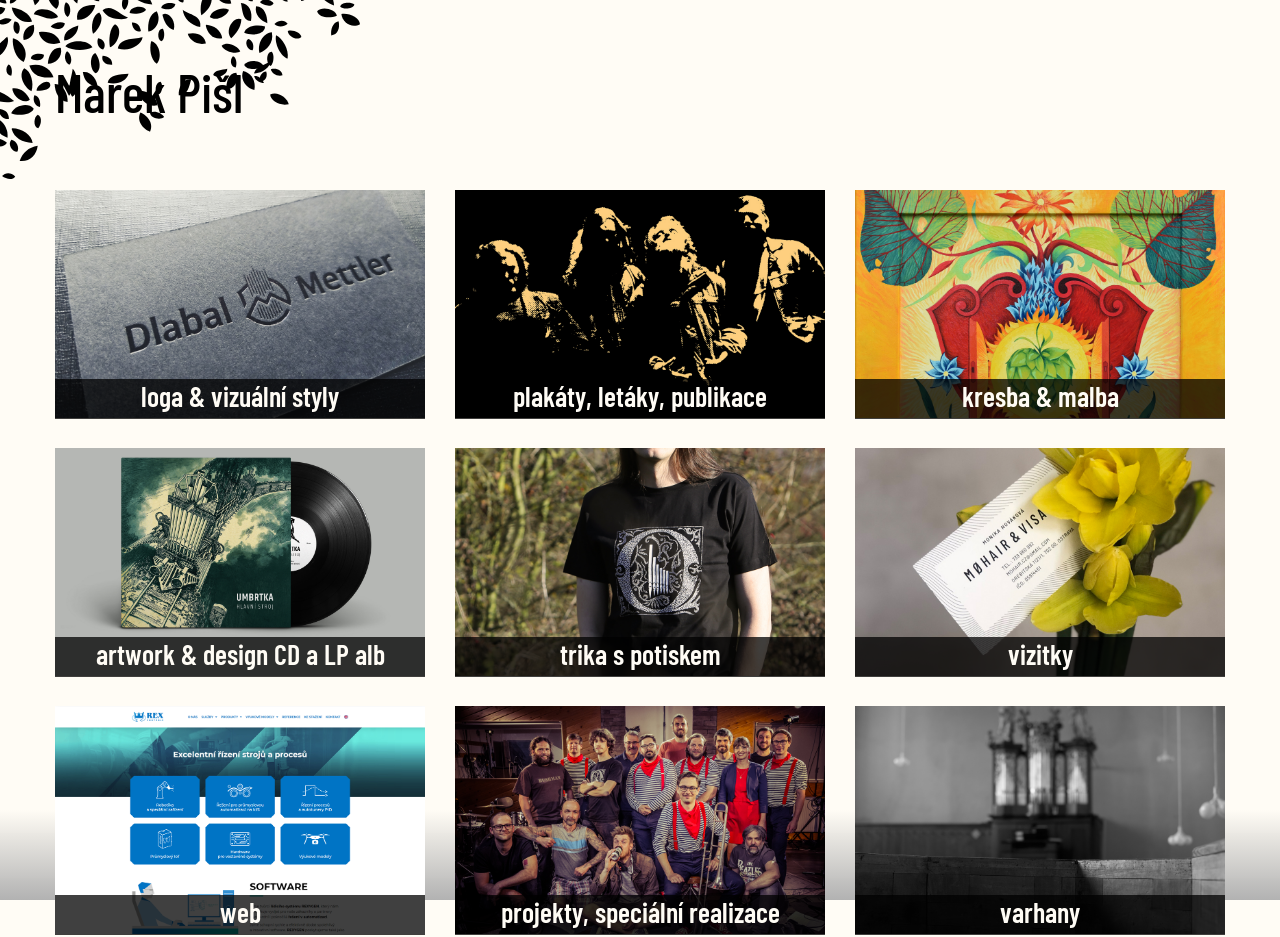
==== marekpisl/index.html @ f1ed4c3a "Bezier fade-in of the flowers in navbar." ====
<!DOCTYPE html>
<html lang="en">
    <head>
        <meta charset="UTF-8" />
        <meta http-equiv="X-UA-Compatible" content="IE=edge" />
        <meta name="viewport" content="width=device-width, initial-scale=1.0" />
        <link rel="preconnect" href="https://fonts.googleapis.com" />
        <link rel="preconnect" href="https://fonts.gstatic.com" crossorigin />
        <link
            href="https://fonts.googleapis.com/css2?family=Barlow+Condensed:wght@400;500;600&display=swap"
            rel="stylesheet"
        />

        <link rel="stylesheet" href="style.css" />
        <title>Marek Pišl</title>
    </head>
    <body>
        <div id="flowers"><img src="img/svg/listy.svg" alt="" /></div>
        <div id="navbar">Marek Pišl <img src="img/svg/listy_2.svg" alt="" /></div>
        <div id="tiles">
            <div class="tile" id="visual_styles">
                <img src="img/tiles/tiles 1/loga_vizualni_styly_1.jpg" alt="" />
                <div class="title">loga & vizuální styly</div>
            </div>
            <div class="tile" id="posters">
                <img src="img/tiles/tiles 1/plakaty_letaky_publikace_1.jpg" alt="" />
                <div class="title">plakáty, letáky, publikace</div>
            </div>
            <div class="tile" id="painting">
                <img src="img/tiles/tiles 1/kresba_malba_1.jpg" alt="" />
                <div class="title">kresba & malba</div>
            </div>
            <div class="tile" id="artwork">
                <img src="img/tiles/tiles 1/artwork_design_CD_LP_1.jpg" alt="" />
                <div class="title">artwork & design CD a LP alb</div>
            </div>
            <div class="tile" id="shirts">
                <img src="img/tiles/tiles 1/trika_s_potiskem_1.jpg" alt="" />
                <div class="title">trika s potiskem</div>
            </div>
            <div class="tile" id="businesscards">
                <img src="img/tiles/tiles 1/vizitky.jpg" alt="" />
                <div class="title">vizitky</div>
            </div>
            <div class="tile" id="web">
                <img src="img/tiles/tiles 1/web_1.png" alt="" />
                <div class="title">web</div>
            </div>
            <div class="tile" id="projects">
                <img src="img/tiles/tiles 1/projekty_specialni_realizace_1.jpg" alt="" />
                <div class="title">projekty, speciální realizace</div>
            </div>
            <div class="tile" id="organs">
                <img src="img/tiles/tiles 1/varhany_1.jpg" alt="" />
                <div class="title">varhany</div>
            </div>
        </div>
    </body>
</html>
---- marekpisl/style.css ----
html {
    height: 100%;
}

body {
    background: linear-gradient(#fffcf5 90%, rgba(0, 0, 0, 0.3));
    margin: 0;
    padding: 0;
    font-family: "Barlow Condensed", sans-serif;
    overflow: hidden;
}

#flowers {
    position: absolute;
    width: 375px;
    left: 0;
    top: 0;
}

#navbar {
    font-size: 40pt;
    font-weight: 500;
    position: relative;
    margin: 0 auto;
    top: 60px;
    bottom: 60px;
    width: 1170px;
    height: 70px;
}

@keyframes fadein {
    from {
        opacity: 0;
    }
    to {
        opacity: 1;
    }
}

#navbar img {
    position: relative;
    bottom: 30px;
    animation: 2s cubic-bezier(0, 0, 1, -0.5) 0s 1 fadein;
}

#tiles {
    position: relative;
    margin: 0 auto;
    display: grid;
    grid-template-columns: repeat(3, 1fr);
    gap: 30px;
    top: 120px;
    width: 1170px;
    height: 744px;
}

.tile {
    width: 370px;
    height: 228px;
}

#tiles img {
    max-width: 100%;
    max-height: 100%;
}

.title {
    background-color: rgba(0, 0, 0, 0.75);
    height: 40px;
    font-size: 21pt;
    font-weight: 600;
    color: #fffcf5;
    text-align: center;
    position: relative;
    bottom: 42px;
}
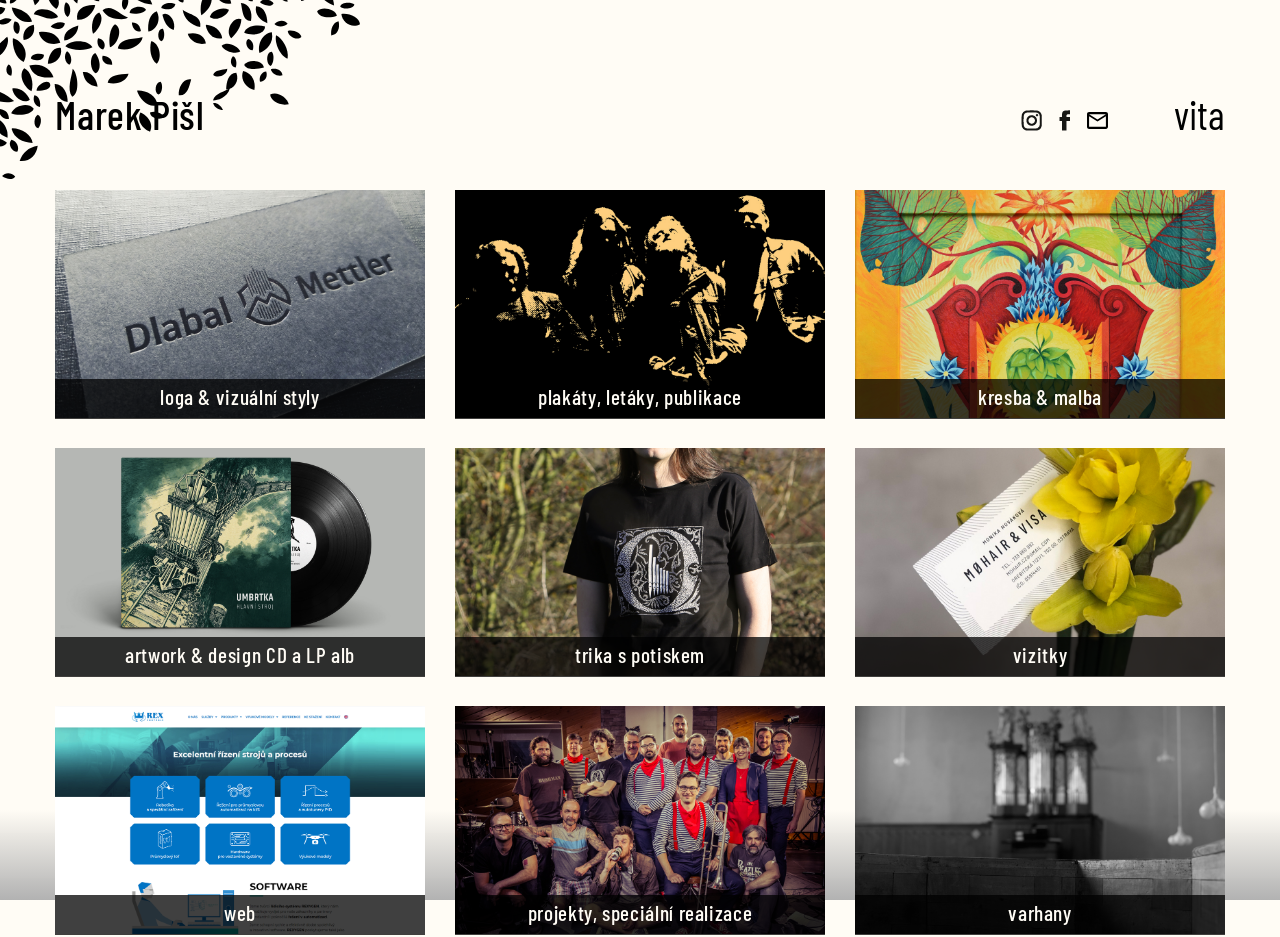
==== commit 62a5ad01: "Navbar finished, font sizes and other shit" ====
--- a/marekpisl/index.html
+++ b/marekpisl/index.html
@@ -16,43 +16,50 @@
     </head>
     <body>
         <div id="flowers"><img src="img/svg/listy.svg" alt="" /></div>
-        <div id="navbar">Marek Pišl <img src="img/svg/listy_2.svg" alt="" /></div>
+        <div id="navbar">
+            <span>Marek Pišl</span>
+            <img src="img/svg/listy_2.svg" alt="" />
+            <img src="img/svg/instagram.png" alt="" />
+            <img src="img/svg/facebook.png" alt="" />
+            <img src="img/svg/mail.svg" alt="" />
+            <span>vita</span>
+        </div>
         <div id="tiles">
             <div class="tile" id="visual_styles">
                 <img src="img/tiles/tiles 1/loga_vizualni_styly_1.jpg" alt="" />
-                <div class="title">loga & vizuální styly</div>
+                <div class="title"><span>loga & vizuální styly</span></div>
             </div>
             <div class="tile" id="posters">
                 <img src="img/tiles/tiles 1/plakaty_letaky_publikace_1.jpg" alt="" />
-                <div class="title">plakáty, letáky, publikace</div>
+                <div class="title"><span>plakáty, letáky, publikace</span></div>
             </div>
             <div class="tile" id="painting">
                 <img src="img/tiles/tiles 1/kresba_malba_1.jpg" alt="" />
-                <div class="title">kresba & malba</div>
+                <div class="title"><span>kresba & malba</span></div>
             </div>
             <div class="tile" id="artwork">
                 <img src="img/tiles/tiles 1/artwork_design_CD_LP_1.jpg" alt="" />
-                <div class="title">artwork & design CD a LP alb</div>
+                <div class="title"><span>artwork & design CD a LP alb</span></div>
             </div>
             <div class="tile" id="shirts">
                 <img src="img/tiles/tiles 1/trika_s_potiskem_1.jpg" alt="" />
-                <div class="title">trika s potiskem</div>
+                <div class="title"><span>trika s potiskem</span></div>
             </div>
             <div class="tile" id="businesscards">
                 <img src="img/tiles/tiles 1/vizitky.jpg" alt="" />
-                <div class="title">vizitky</div>
+                <div class="title"><span>vizitky</span></div>
             </div>
             <div class="tile" id="web">
                 <img src="img/tiles/tiles 1/web_1.png" alt="" />
-                <div class="title">web</div>
+                <div class="title"><span>web</span></div>
             </div>
             <div class="tile" id="projects">
                 <img src="img/tiles/tiles 1/projekty_specialni_realizace_1.jpg" alt="" />
-                <div class="title">projekty, speciální realizace</div>
+                <div class="title"><span>projekty, speciální realizace</span></div>
             </div>
             <div class="tile" id="organs">
                 <img src="img/tiles/tiles 1/varhany_1.jpg" alt="" />
-                <div class="title">varhany</div>
+                <div class="title"><span>varhany</span></div>
             </div>
         </div>
     </body>
--- a/marekpisl/style.css
+++ b/marekpisl/style.css
@@ -18,14 +18,61 @@
 }
 
 #navbar {
-    font-size: 40pt;
+    font-size: 30pt;
     font-weight: 500;
     position: relative;
     margin: 0 auto;
-    top: 60px;
+    top: 90px;
     bottom: 60px;
     width: 1170px;
     height: 70px;
+}
+
+/* Marek Pišl */
+#navbar span:nth-child(1) {
+    letter-spacing: 0.02em;
+}
+
+/* insta */
+#navbar img:nth-child(3) {
+    position: absolute;
+    right: 183px;
+    top: 20px;
+    width: 21px;
+    height: 21px;
+}
+
+/* fb */
+#navbar img:nth-child(4) {
+    position: absolute;
+    right: 150px;
+    top: 20px;
+    width: 21px;
+    height: 21px;
+}
+
+/* email */
+#navbar img:nth-child(5) {
+    position: absolute;
+    right: 117px;
+    top: 20px;
+    width: 21px;
+    height: 21px;
+}
+
+/* vita */
+#navbar span:nth-child(6) {
+    position: absolute;
+    right: 0;
+    font-weight: 400;
+    vertical-align: middle;
+}
+
+/* animated leaves */
+#navbar img:nth-child(2) {
+    position: relative;
+    bottom: 20px;
+    animation: 2s cubic-bezier(0, 0, 1, -0.5) 0s 1 fadein;
 }
 
 @keyframes fadein {
@@ -35,12 +82,6 @@
     to {
         opacity: 1;
     }
-}
-
-#navbar img {
-    position: relative;
-    bottom: 30px;
-    animation: 2s cubic-bezier(0, 0, 1, -0.5) 0s 1 fadein;
 }
 
 #tiles {
@@ -67,10 +108,15 @@
 .title {
     background-color: rgba(0, 0, 0, 0.75);
     height: 40px;
-    font-size: 21pt;
-    font-weight: 600;
-    color: #fffcf5;
-    text-align: center;
     position: relative;
     bottom: 42px;
+    text-align: center;
+    font-size: 16pt;
 }
+
+.title span {
+    font-weight: 500;
+    color: #fffcf5;
+    vertical-align: sub;
+    letter-spacing: 0.03em;
+}
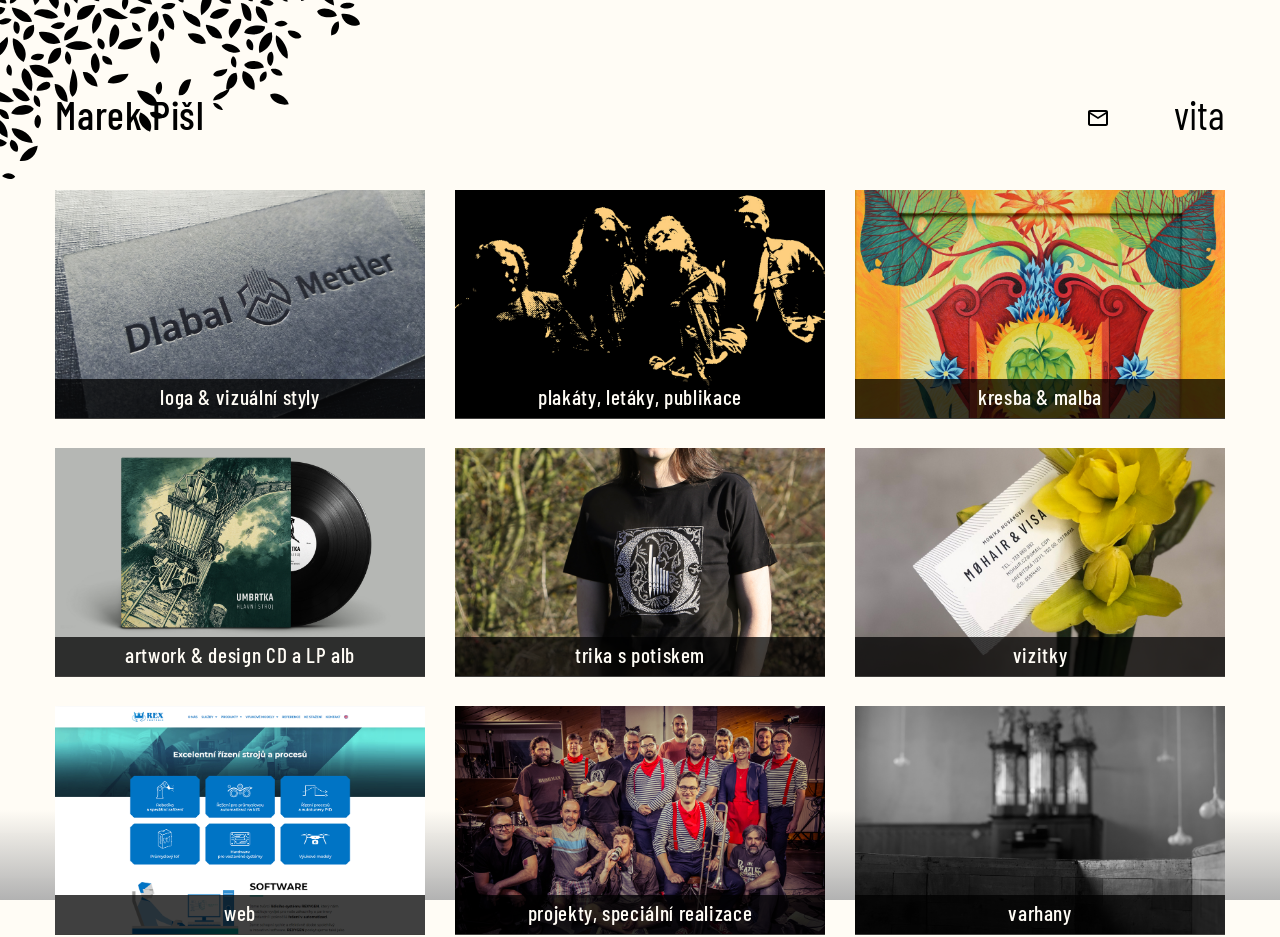
==== commit 204c12f3: "Insta and fb buttons removed from the navbar. E-mail icon displayed 1:1 (no size defined in css)." ====
--- a/marekpisl/index.html
+++ b/marekpisl/index.html
@@ -19,8 +19,6 @@
         <div id="navbar">
             <span>Marek Pišl</span>
             <img src="img/svg/listy_2.svg" alt="" />
-            <img src="img/svg/instagram.png" alt="" />
-            <img src="img/svg/facebook.png" alt="" />
             <img src="img/svg/mail.svg" alt="" />
             <span>vita</span>
         </div>
--- a/marekpisl/style.css
+++ b/marekpisl/style.css
@@ -33,35 +33,15 @@
     letter-spacing: 0.02em;
 }
 
-/* insta */
+/* email */
 #navbar img:nth-child(3) {
-    position: absolute;
-    right: 183px;
-    top: 20px;
-    width: 21px;
-    height: 21px;
-}
-
-/* fb */
-#navbar img:nth-child(4) {
-    position: absolute;
-    right: 150px;
-    top: 20px;
-    width: 21px;
-    height: 21px;
-}
-
-/* email */
-#navbar img:nth-child(5) {
     position: absolute;
     right: 117px;
     top: 20px;
-    width: 21px;
-    height: 21px;
 }
 
 /* vita */
-#navbar span:nth-child(6) {
+#navbar span:nth-child(4) {
     position: absolute;
     right: 0;
     font-weight: 400;
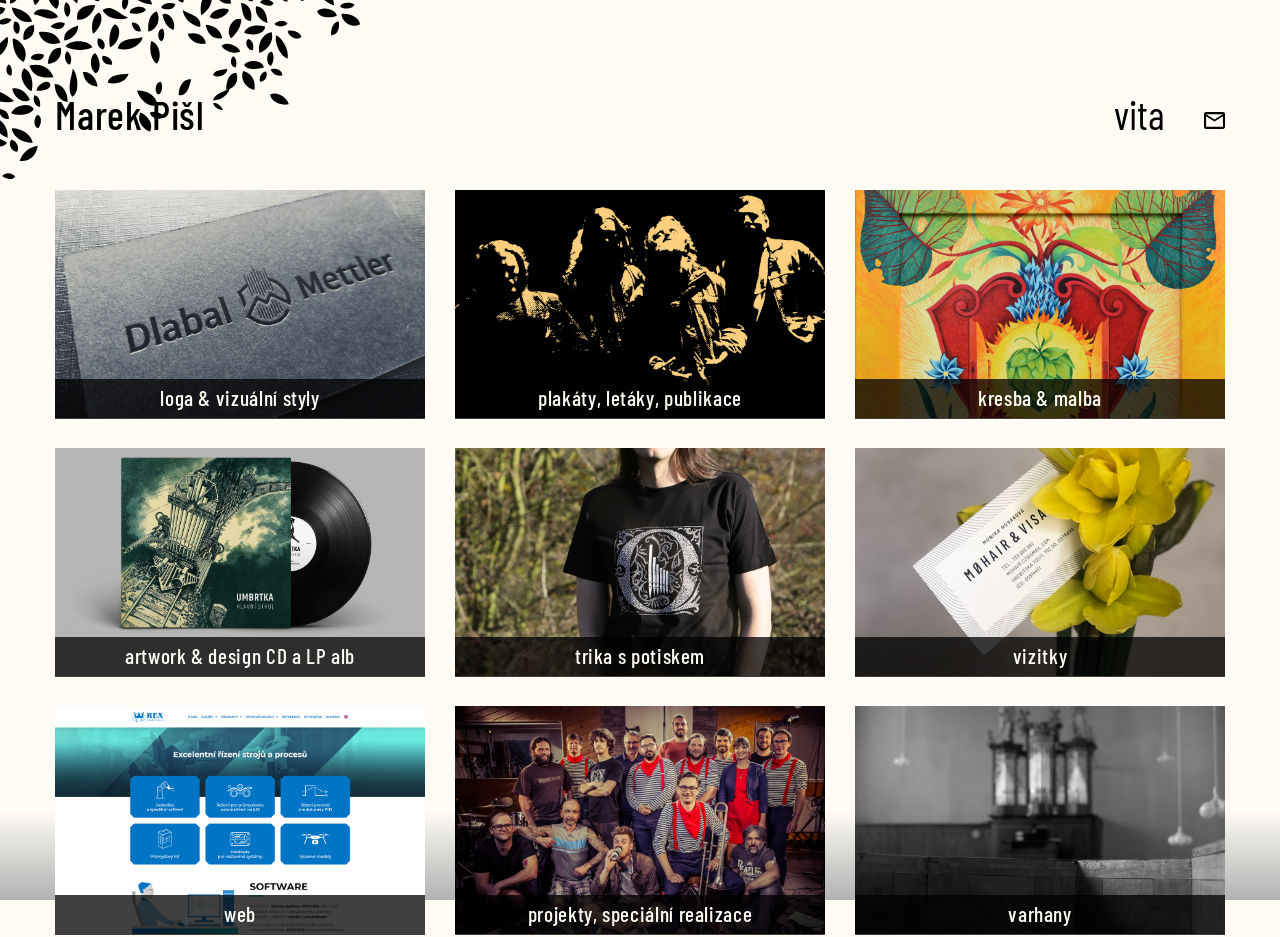
==== commit cf504028: "Navbar: vita and email icon switched." ====
--- a/marekpisl/index.html
+++ b/marekpisl/index.html
@@ -19,8 +19,8 @@
         <div id="navbar">
             <span>Marek Pišl</span>
             <img src="img/svg/listy_2.svg" alt="" />
+            <span>vita</span>
             <img src="img/svg/mail.svg" alt="" />
-            <span>vita</span>
         </div>
         <div id="tiles">
             <div class="tile" id="visual_styles">
--- a/marekpisl/style.css
+++ b/marekpisl/style.css
@@ -33,21 +33,6 @@
     letter-spacing: 0.02em;
 }
 
-/* email */
-#navbar img:nth-child(3) {
-    position: absolute;
-    right: 117px;
-    top: 20px;
-}
-
-/* vita */
-#navbar span:nth-child(4) {
-    position: absolute;
-    right: 0;
-    font-weight: 400;
-    vertical-align: middle;
-}
-
 /* animated leaves */
 #navbar img:nth-child(2) {
     position: relative;
@@ -62,6 +47,23 @@
     to {
         opacity: 1;
     }
+}
+
+/* vita */
+#navbar span:nth-child(3) {
+    position: absolute;
+    font-weight: 400;
+    vertical-align: middle;
+    right: 60px;
+}
+
+/* email */
+#navbar img:nth-child(4) {
+    position: absolute;
+    right: 0;
+    top: 20px;
+    width: 21px;
+    height: 21px;
 }
 
 #tiles {
@@ -90,13 +92,14 @@
     height: 40px;
     position: relative;
     bottom: 42px;
+    font-size: 16pt;
     text-align: center;
-    font-size: 16pt;
+    line-height: 38px; /* Not true, it is 40px. However, this achieves desired vertical align of the text. */
 }
 
 .title span {
     font-weight: 500;
     color: #fffcf5;
-    vertical-align: sub;
     letter-spacing: 0.03em;
+    vertical-align: baseline;
 }
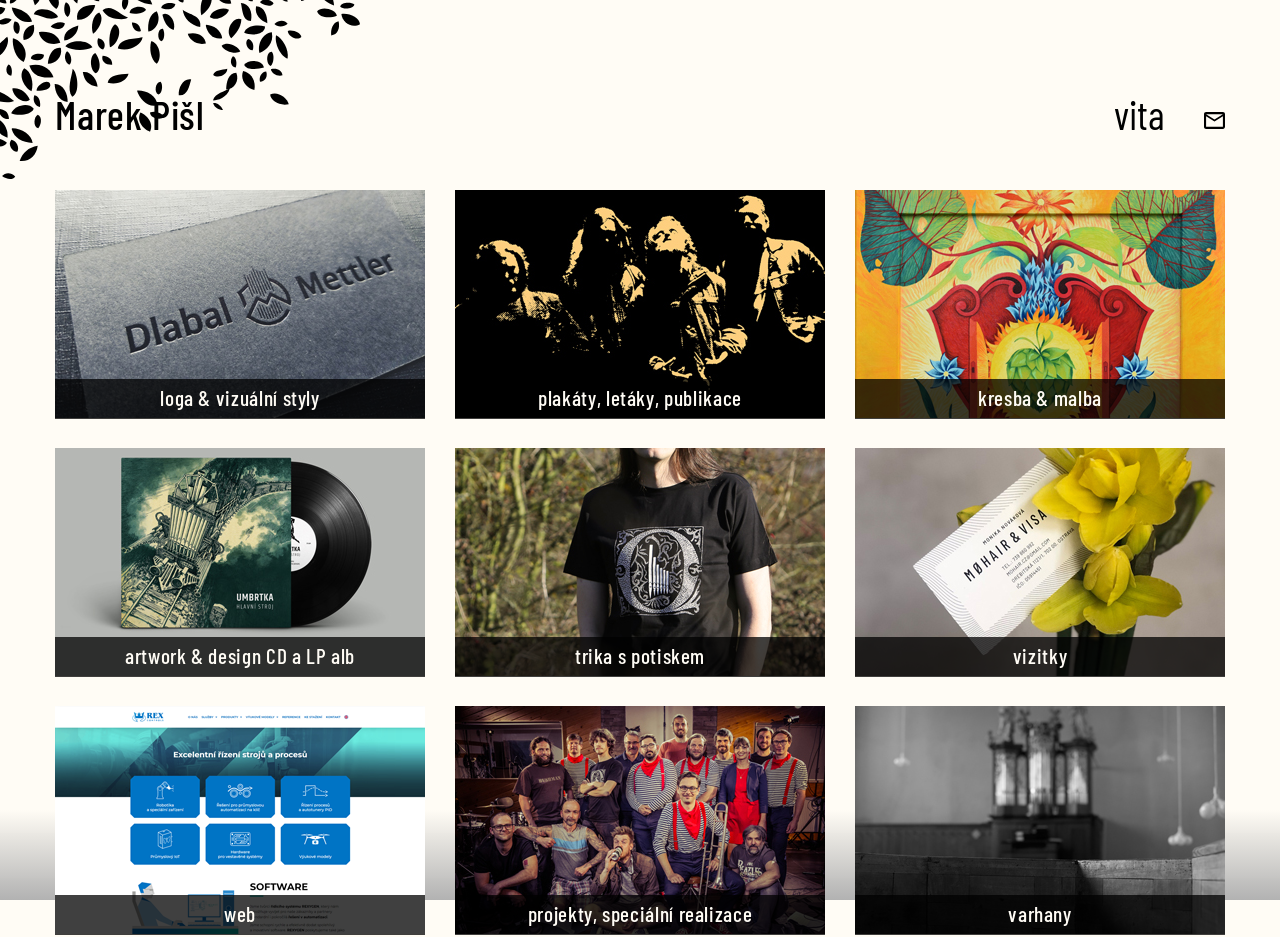
==== commit c9627fa3: "Tile images: New sources added, now displayed without resizing." ====
--- a/marekpisl/index.html
+++ b/marekpisl/index.html
@@ -24,39 +24,39 @@
         </div>
         <div id="tiles">
             <div class="tile" id="visual_styles">
-                <img src="img/tiles/tiles 1/loga_vizualni_styly_1.jpg" alt="" />
+                <img src="img/tiles/tiles_small/loga_vizualni_styly_1.jpg" alt="" />
                 <div class="title"><span>loga & vizuální styly</span></div>
             </div>
             <div class="tile" id="posters">
-                <img src="img/tiles/tiles 1/plakaty_letaky_publikace_1.jpg" alt="" />
+                <img src="img/tiles/tiles_small/plakaty_letaky_publikace.jpg" alt="" />
                 <div class="title"><span>plakáty, letáky, publikace</span></div>
             </div>
             <div class="tile" id="painting">
-                <img src="img/tiles/tiles 1/kresba_malba_1.jpg" alt="" />
+                <img src="img/tiles/tiles_small/kresba_malba_1.jpg" alt="" />
                 <div class="title"><span>kresba & malba</span></div>
             </div>
             <div class="tile" id="artwork">
-                <img src="img/tiles/tiles 1/artwork_design_CD_LP_1.jpg" alt="" />
+                <img src="img/tiles/tiles_small/artwork_design_CD_LP_1.jpg" alt="" />
                 <div class="title"><span>artwork & design CD a LP alb</span></div>
             </div>
             <div class="tile" id="shirts">
-                <img src="img/tiles/tiles 1/trika_s_potiskem_1.jpg" alt="" />
+                <img src="img/tiles/tiles_small/trika_s_potiskem_1.jpg" alt="" />
                 <div class="title"><span>trika s potiskem</span></div>
             </div>
             <div class="tile" id="businesscards">
-                <img src="img/tiles/tiles 1/vizitky.jpg" alt="" />
+                <img src="img/tiles/tiles_small/vizitky_1.jpg" alt="" />
                 <div class="title"><span>vizitky</span></div>
             </div>
             <div class="tile" id="web">
-                <img src="img/tiles/tiles 1/web_1.png" alt="" />
+                <img src="img/tiles/tiles_small/web_1.png" alt="" />
                 <div class="title"><span>web</span></div>
             </div>
             <div class="tile" id="projects">
-                <img src="img/tiles/tiles 1/projekty_specialni_realizace_1.jpg" alt="" />
+                <img src="img/tiles/tiles_small/projekty_specialni_realizace_1.jpg" alt="" />
                 <div class="title"><span>projekty, speciální realizace</span></div>
             </div>
             <div class="tile" id="organs">
-                <img src="img/tiles/tiles 1/varhany_1.jpg" alt="" />
+                <img src="img/tiles/tiles_small/varhany_1.jpg" alt="" />
                 <div class="title"><span>varhany</span></div>
             </div>
         </div>
--- a/marekpisl/style.css
+++ b/marekpisl/style.css
@@ -31,6 +31,14 @@
 /* Marek Pišl */
 #navbar span:nth-child(1) {
     letter-spacing: 0.02em;
+    transition-property: color;
+    transition-duration: 0.5s;
+}
+
+#navbar span:nth-child(1):hover {
+    color: #929088;
+    transition-property: color;
+    transition-duration: 0.5s;
 }
 
 /* animated leaves */
@@ -55,6 +63,14 @@
     font-weight: 400;
     vertical-align: middle;
     right: 60px;
+    transition-property: color;
+    transition-duration: 0.5s;
+}
+
+#navbar span:nth-child(3):hover {
+    color: #929088;
+    transition-property: color;
+    transition-duration: 0.5s;
 }
 
 /* email */
@@ -64,6 +80,16 @@
     top: 20px;
     width: 21px;
     height: 21px;
+    transition-property: filter;
+    transition-duration: 0.5s;
+}
+
+#navbar img:nth-child(4):hover {
+    /* This filter achieves the #929088 color, svg in img tag cannot be colored directly by color or fill properties */
+    /* Filter generator: https://codepen.io/sosuke/pen/Pjoqqp */
+    filter: invert(63%) sepia(5%) saturate(440%) hue-rotate(11deg) brightness(90%) contrast(90%);
+    transition-property: filter;
+    transition-duration: 0.5s;
 }
 
 #tiles {
@@ -82,11 +108,6 @@
     height: 228px;
 }
 
-#tiles img {
-    max-width: 100%;
-    max-height: 100%;
-}
-
 .title {
     background-color: rgba(0, 0, 0, 0.75);
     height: 40px;
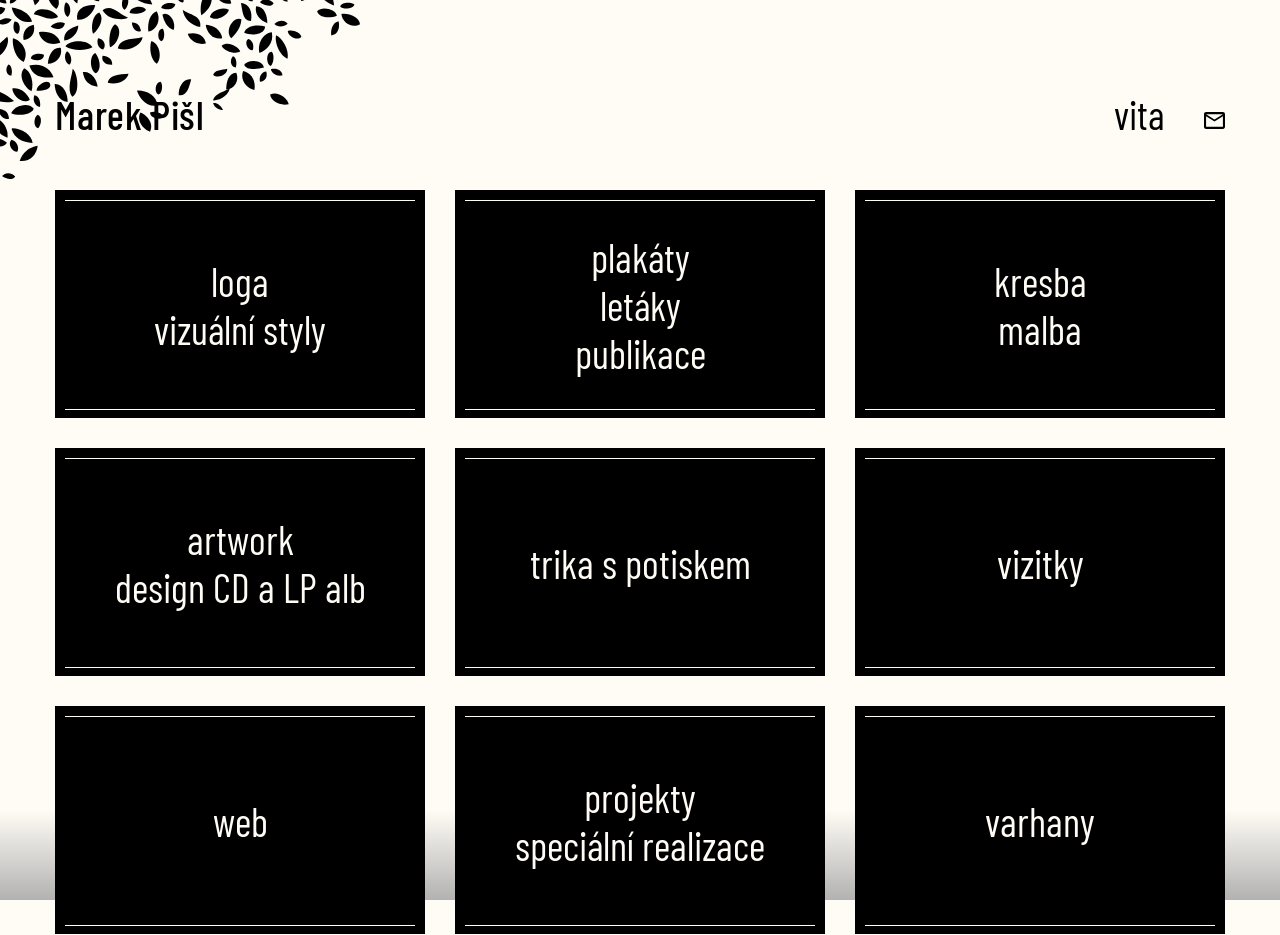
==== commit 46bc824f: "Hover tiles implemented (no transition yet)." ====
--- a/marekpisl/index.html
+++ b/marekpisl/index.html
@@ -22,42 +22,120 @@
             <span>vita</span>
             <img src="img/svg/mail.svg" alt="" />
         </div>
+
         <div id="tiles">
-            <div class="tile" id="visual_styles">
+            <div class="tile" style="display: none">
                 <img src="img/tiles/tiles_small/loga_vizualni_styly_1.jpg" alt="" />
                 <div class="title"><span>loga & vizuální styly</span></div>
             </div>
-            <div class="tile" id="posters">
+            <div class="tile_hover">
+                <hr />
+                <div>
+                    <p>loga</p>
+                    <p>vizuální styly</p>
+                </div>
+                <hr />
+            </div>
+
+            <div class="tile" style="display: none">
                 <img src="img/tiles/tiles_small/plakaty_letaky_publikace.jpg" alt="" />
                 <div class="title"><span>plakáty, letáky, publikace</span></div>
             </div>
-            <div class="tile" id="painting">
+            <div class="tile_hover">
+                <hr />
+                <div>
+                    <p>plakáty</p>
+                    <p>letáky</p>
+                    <p>publikace</p>
+                </div>
+                <hr />
+            </div>
+
+            <div class="tile" style="display: none">
                 <img src="img/tiles/tiles_small/kresba_malba_1.jpg" alt="" />
                 <div class="title"><span>kresba & malba</span></div>
             </div>
-            <div class="tile" id="artwork">
+            <div class="tile_hover">
+                <hr />
+                <div>
+                    <p>kresba</p>
+                    <p>malba</p>
+                </div>
+                <hr />
+            </div>
+
+            <div class="tile" style="display: none">
                 <img src="img/tiles/tiles_small/artwork_design_CD_LP_1.jpg" alt="" />
                 <div class="title"><span>artwork & design CD a LP alb</span></div>
             </div>
-            <div class="tile" id="shirts">
+            <div class="tile_hover">
+                <hr />
+                <div>
+                    <p>artwork</p>
+                    <p>design CD a LP alb</p>
+                </div>
+                <hr />
+            </div>
+
+            <div class="tile" style="display: none">
                 <img src="img/tiles/tiles_small/trika_s_potiskem_1.jpg" alt="" />
                 <div class="title"><span>trika s potiskem</span></div>
             </div>
-            <div class="tile" id="businesscards">
+            <div class="tile_hover">
+                <hr />
+                <div>
+                    <p>trika s potiskem</p>
+                </div>
+                <hr />
+            </div>
+
+            <div class="tile" style="display: none">
                 <img src="img/tiles/tiles_small/vizitky_1.jpg" alt="" />
                 <div class="title"><span>vizitky</span></div>
             </div>
-            <div class="tile" id="web">
+            <div class="tile_hover">
+                <hr />
+                <div>
+                    <p>vizitky</p>
+                </div>
+                <hr />
+            </div>
+
+            <div class="tile" style="display: none">
                 <img src="img/tiles/tiles_small/web_1.png" alt="" />
                 <div class="title"><span>web</span></div>
             </div>
-            <div class="tile" id="projects">
+            <div class="tile_hover">
+                <hr />
+                <div>
+                    <p>web</p>
+                </div>
+                <hr />
+            </div>
+
+            <div class="tile" style="display: none">
                 <img src="img/tiles/tiles_small/projekty_specialni_realizace_1.jpg" alt="" />
                 <div class="title"><span>projekty, speciální realizace</span></div>
             </div>
-            <div class="tile" id="organs">
+            <div class="tile_hover">
+                <hr />
+                <div>
+                    <p>projekty</p>
+                    <p>speciální realizace</p>
+                </div>
+                <hr />
+            </div>
+
+            <div class="tile" style="display: none">
                 <img src="img/tiles/tiles_small/varhany_1.jpg" alt="" />
                 <div class="title"><span>varhany</span></div>
+            </div>
+            <div class="tile_hover">
+                <hr />
+                <div>
+                    <p>varhany</p>
+                </div>
+                <hr />
             </div>
         </div>
     </body>
--- a/marekpisl/style.css
+++ b/marekpisl/style.css
@@ -1,9 +1,21 @@
+:root {
+    --background-color-light: #fffcf5;
+    --flowers-width: 375px;
+    --navbar-hover-transition-duration: 0.5s;
+    --navbar-hover-color: #929088;
+    --navbar-height: 70px;
+    --tile-width: 370px;
+    --tile-height: 228px;
+    --tiles-gap: 30px;
+    --title-height: 40px;
+}
+
 html {
     height: 100%;
 }
 
 body {
-    background: linear-gradient(#fffcf5 90%, rgba(0, 0, 0, 0.3));
+    background: linear-gradient(var(--background-color-light) 90%, rgba(0, 0, 0, 0.3));
     margin: 0;
     padding: 0;
     font-family: "Barlow Condensed", sans-serif;
@@ -12,7 +24,7 @@
 
 #flowers {
     position: absolute;
-    width: 375px;
+    width: var(--flowers-width);
     left: 0;
     top: 0;
 }
@@ -24,21 +36,21 @@
     margin: 0 auto;
     top: 90px;
     bottom: 60px;
-    width: 1170px;
-    height: 70px;
+    width: calc((3 * var(--tile-width)) + (2 * var(--tiles-gap)));
+    height: var(--navbar-height);
 }
 
 /* Marek Pišl */
 #navbar span:nth-child(1) {
     letter-spacing: 0.02em;
     transition-property: color;
-    transition-duration: 0.5s;
+    transition-duration: var(--navbar-hover-transition-duration);
 }
 
 #navbar span:nth-child(1):hover {
-    color: #929088;
+    color: var(--navbar-hover-color);
     transition-property: color;
-    transition-duration: 0.5s;
+    transition-duration: var(--navbar-hover-transition-duration);
 }
 
 /* animated leaves */
@@ -64,13 +76,13 @@
     vertical-align: middle;
     right: 60px;
     transition-property: color;
-    transition-duration: 0.5s;
+    transition-duration: var(--navbar-hover-transition-duration);
 }
 
 #navbar span:nth-child(3):hover {
-    color: #929088;
+    color: var(--navbar-hover-color);
     transition-property: color;
-    transition-duration: 0.5s;
+    transition-duration: var(--navbar-hover-transition-duration);
 }
 
 /* email */
@@ -81,15 +93,15 @@
     width: 21px;
     height: 21px;
     transition-property: filter;
-    transition-duration: 0.5s;
+    transition-duration: var(--navbar-hover-transition-duration);
 }
 
 #navbar img:nth-child(4):hover {
-    /* This filter achieves the #929088 color, svg in img tag cannot be colored directly by color or fill properties */
+    /* This filter achieves the --navbar-hover-color color, svg in img tag cannot be colored directly by color or fill properties */
     /* Filter generator: https://codepen.io/sosuke/pen/Pjoqqp */
     filter: invert(63%) sepia(5%) saturate(440%) hue-rotate(11deg) brightness(90%) contrast(90%);
     transition-property: filter;
-    transition-duration: 0.5s;
+    transition-duration: var(--navbar-hover-transition-duration);
 }
 
 #tiles {
@@ -97,25 +109,29 @@
     margin: 0 auto;
     display: grid;
     grid-template-columns: repeat(3, 1fr);
-    gap: 30px;
+    gap: var(--tiles-gap);
     top: 120px;
-    width: 1170px;
-    height: 744px;
+    width: calc((3 * var(--tile-width)) + (2 * var(--tiles-gap)));
+    height: calc((3 * var(--tile-height)) + (2 * var(--tiles-gap)));
 }
 
 .tile {
-    width: 370px;
-    height: 228px;
+    position: relative;
+    width: var(--tile-width);
+    height: var(--tile-height);
 }
 
 .title {
     background-color: rgba(0, 0, 0, 0.75);
-    height: 40px;
-    position: relative;
-    bottom: 42px;
+    height: var(--title-height);
+    width: 100%;
+    position: absolute;
+    top: calc(var(--tile-height) - var(--title-height));
     font-size: 16pt;
     text-align: center;
-    line-height: 38px; /* Not true, it is 40px. However, this achieves desired vertical align of the text. */
+    line-height: calc(
+        var(--title-height) - 2px
+    ); /* It should be just title height, but it has to be adjusted for the vertical align to be correct. */
 }
 
 .title span {
@@ -124,3 +140,43 @@
     letter-spacing: 0.03em;
     vertical-align: baseline;
 }
+
+.tile_hover {
+    background-color: black;
+    color: var(--background-color-light);
+    font-size: 30pt;
+    width: var(--tile-width);
+    height: var(--tile-height);
+}
+
+.tile_hover p {
+    margin: 0;
+}
+
+.tile_hover div {
+    width: 100%;
+    height: 100%;
+    display: flex;
+    flex-direction: column;
+    justify-content: center;
+    align-items: center;
+}
+
+.tile_hover hr {
+    position: relative;
+    border: none;
+    margin: 0;
+    width: calc(var(--tile-width) - 20px);
+    height: 1px;
+    left: 10px;
+    right: 10px;
+    background-color: var(--background-color-light);
+}
+
+.tile_hover hr:first-of-type {
+    top: 10px;
+}
+
+.tile_hover hr:last-of-type {
+    bottom: 10px;
+}
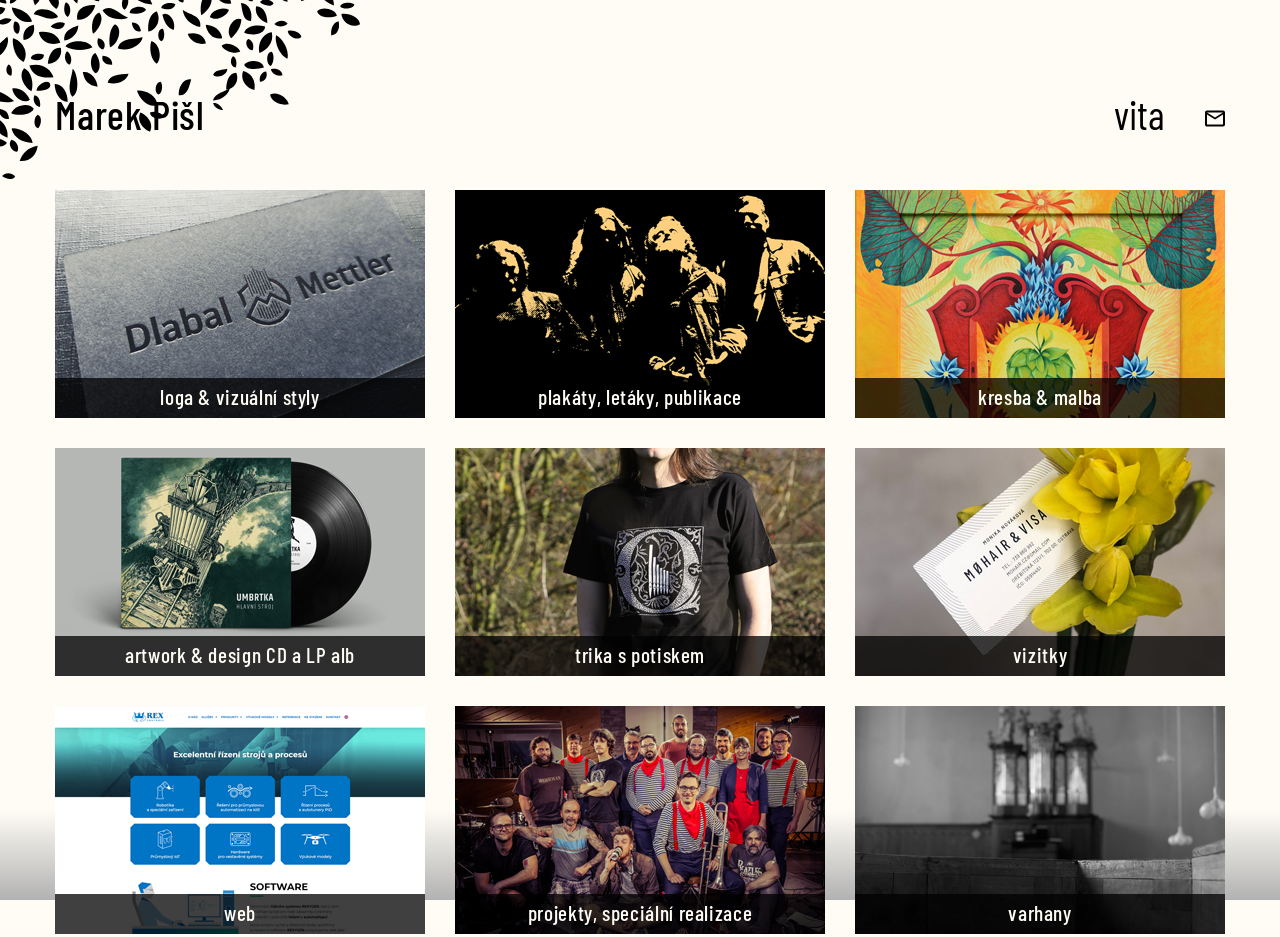
==== commit 4937237f: "Tiles restructured." ====
--- a/marekpisl/index.html
+++ b/marekpisl/index.html
@@ -24,9 +24,11 @@
         </div>
 
         <div id="tiles">
-            <div class="tile" style="display: none">
-                <img src="img/tiles/tiles_small/loga_vizualni_styly_1.jpg" alt="" />
-                <div class="title"><span>loga & vizuální styly</span></div>
+            <div class="tile">
+                <div class="tile_non_hover">
+                    <img src="img/tiles/tiles_small/loga_vizualni_styly_1.jpg" alt="" />
+                    <div class="title"><span>loga & vizuální styly</span></div>
+                </div>
             </div>
             <div class="tile_hover">
                 <hr />
@@ -37,105 +39,121 @@
                 <hr />
             </div>
 
-            <div class="tile" style="display: none">
-                <img src="img/tiles/tiles_small/plakaty_letaky_publikace.jpg" alt="" />
-                <div class="title"><span>plakáty, letáky, publikace</span></div>
-            </div>
-            <div class="tile_hover">
-                <hr />
-                <div>
-                    <p>plakáty</p>
-                    <p>letáky</p>
-                    <p>publikace</p>
+            <div class="tile">
+                <div class="tile_non_hover">
+                    <img src="img/tiles/tiles_small/plakaty_letaky_publikace.jpg" alt="" />
+                    <div class="title"><span>plakáty, letáky, publikace</span></div>
                 </div>
-                <hr />
+                <div class="tile_hover">
+                    <hr />
+                    <div>
+                        <p>plakáty</p>
+                        <p>letáky</p>
+                        <p>publikace</p>
+                    </div>
+                    <hr />
+                </div>
             </div>
 
-            <div class="tile" style="display: none">
-                <img src="img/tiles/tiles_small/kresba_malba_1.jpg" alt="" />
-                <div class="title"><span>kresba & malba</span></div>
-            </div>
-            <div class="tile_hover">
-                <hr />
-                <div>
-                    <p>kresba</p>
-                    <p>malba</p>
+            <div class="tile">
+                <div class="tile_non_hover">
+                    <img src="img/tiles/tiles_small/kresba_malba_1.jpg" alt="" />
+                    <div class="title"><span>kresba & malba</span></div>
                 </div>
-                <hr />
+                <div class="tile_hover">
+                    <hr />
+                    <div>
+                        <p>kresba</p>
+                        <p>malba</p>
+                    </div>
+                    <hr />
+                </div>
             </div>
 
-            <div class="tile" style="display: none">
-                <img src="img/tiles/tiles_small/artwork_design_CD_LP_1.jpg" alt="" />
-                <div class="title"><span>artwork & design CD a LP alb</span></div>
-            </div>
-            <div class="tile_hover">
-                <hr />
-                <div>
-                    <p>artwork</p>
-                    <p>design CD a LP alb</p>
+            <div class="tile">
+                <div class="tile_non_hover">
+                    <img src="img/tiles/tiles_small/artwork_design_CD_LP_1.jpg" alt="" />
+                    <div class="title"><span>artwork & design CD a LP alb</span></div>
                 </div>
-                <hr />
+                <div class="tile_hover">
+                    <hr />
+                    <div>
+                        <p>artwork</p>
+                        <p>design CD a LP alb</p>
+                    </div>
+                    <hr />
+                </div>
             </div>
 
-            <div class="tile" style="display: none">
-                <img src="img/tiles/tiles_small/trika_s_potiskem_1.jpg" alt="" />
-                <div class="title"><span>trika s potiskem</span></div>
-            </div>
-            <div class="tile_hover">
-                <hr />
-                <div>
-                    <p>trika s potiskem</p>
+            <div class="tile">
+                <div class="tile_non_hover">
+                    <img src="img/tiles/tiles_small/trika_s_potiskem_1.jpg" alt="" />
+                    <div class="title"><span>trika s potiskem</span></div>
                 </div>
-                <hr />
+                <div class="tile_hover">
+                    <hr />
+                    <div>
+                        <p>trika s potiskem</p>
+                    </div>
+                    <hr />
+                </div>
             </div>
 
-            <div class="tile" style="display: none">
-                <img src="img/tiles/tiles_small/vizitky_1.jpg" alt="" />
-                <div class="title"><span>vizitky</span></div>
-            </div>
-            <div class="tile_hover">
-                <hr />
-                <div>
-                    <p>vizitky</p>
+            <div class="tile">
+                <div class="tile_non_hover">
+                    <img src="img/tiles/tiles_small/vizitky_1.jpg" alt="" />
+                    <div class="title"><span>vizitky</span></div>
                 </div>
-                <hr />
+                <div class="tile_hover">
+                    <hr />
+                    <div>
+                        <p>vizitky</p>
+                    </div>
+                    <hr />
+                </div>
             </div>
 
-            <div class="tile" style="display: none">
-                <img src="img/tiles/tiles_small/web_1.png" alt="" />
-                <div class="title"><span>web</span></div>
-            </div>
-            <div class="tile_hover">
-                <hr />
-                <div>
-                    <p>web</p>
+            <div class="tile">
+                <div class="tile_non_hover">
+                    <img src="img/tiles/tiles_small/web_1.png" alt="" />
+                    <div class="title"><span>web</span></div>
                 </div>
-                <hr />
+                <div class="tile_hover">
+                    <hr />
+                    <div>
+                        <p>web</p>
+                    </div>
+                    <hr />
+                </div>
             </div>
 
-            <div class="tile" style="display: none">
-                <img src="img/tiles/tiles_small/projekty_specialni_realizace_1.jpg" alt="" />
-                <div class="title"><span>projekty, speciální realizace</span></div>
-            </div>
-            <div class="tile_hover">
-                <hr />
-                <div>
-                    <p>projekty</p>
-                    <p>speciální realizace</p>
+            <div class="tile">
+                <div class="tile_non_hover">
+                    <img src="img/tiles/tiles_small/projekty_specialni_realizace_1.jpg" alt="" />
+                    <div class="title"><span>projekty, speciální realizace</span></div>
                 </div>
-                <hr />
+                <div class="tile_hover">
+                    <hr />
+                    <div>
+                        <p>projekty</p>
+                        <p>speciální realizace</p>
+                    </div>
+                    <hr />
+                </div>
             </div>
 
-            <div class="tile" style="display: none">
-                <img src="img/tiles/tiles_small/varhany_1.jpg" alt="" />
-                <div class="title"><span>varhany</span></div>
-            </div>
-            <div class="tile_hover">
-                <hr />
-                <div>
-                    <p>varhany</p>
+            <div class="tile">
+                <div class="tile_non_hover">
+                    <img src="img/tiles/tiles_small/varhany_1.jpg" alt="" />
+                    <div class="title"><span>varhany</span></div>
                 </div>
-                <hr />
+                <div class="tile_hover">
+                    <hr />
+                    <div>
+                        <p>varhany</p>
+                    </div>
+                    <hr />
+                </div>
             </div>
         </div>
     </body>
--- a/marekpisl/style.css
+++ b/marekpisl/style.css
@@ -90,8 +90,8 @@
     position: absolute;
     right: 0;
     top: 20px;
-    width: 21px;
-    height: 21px;
+    width: 20px;
+    height: 17px;
     transition-property: filter;
     transition-duration: var(--navbar-hover-transition-duration);
 }
@@ -147,6 +147,10 @@
     font-size: 30pt;
     width: var(--tile-width);
     height: var(--tile-height);
+    position: absolute;
+    left: 0;
+    top: 0;
+    opacity: 0;
 }
 
 .tile_hover p {
